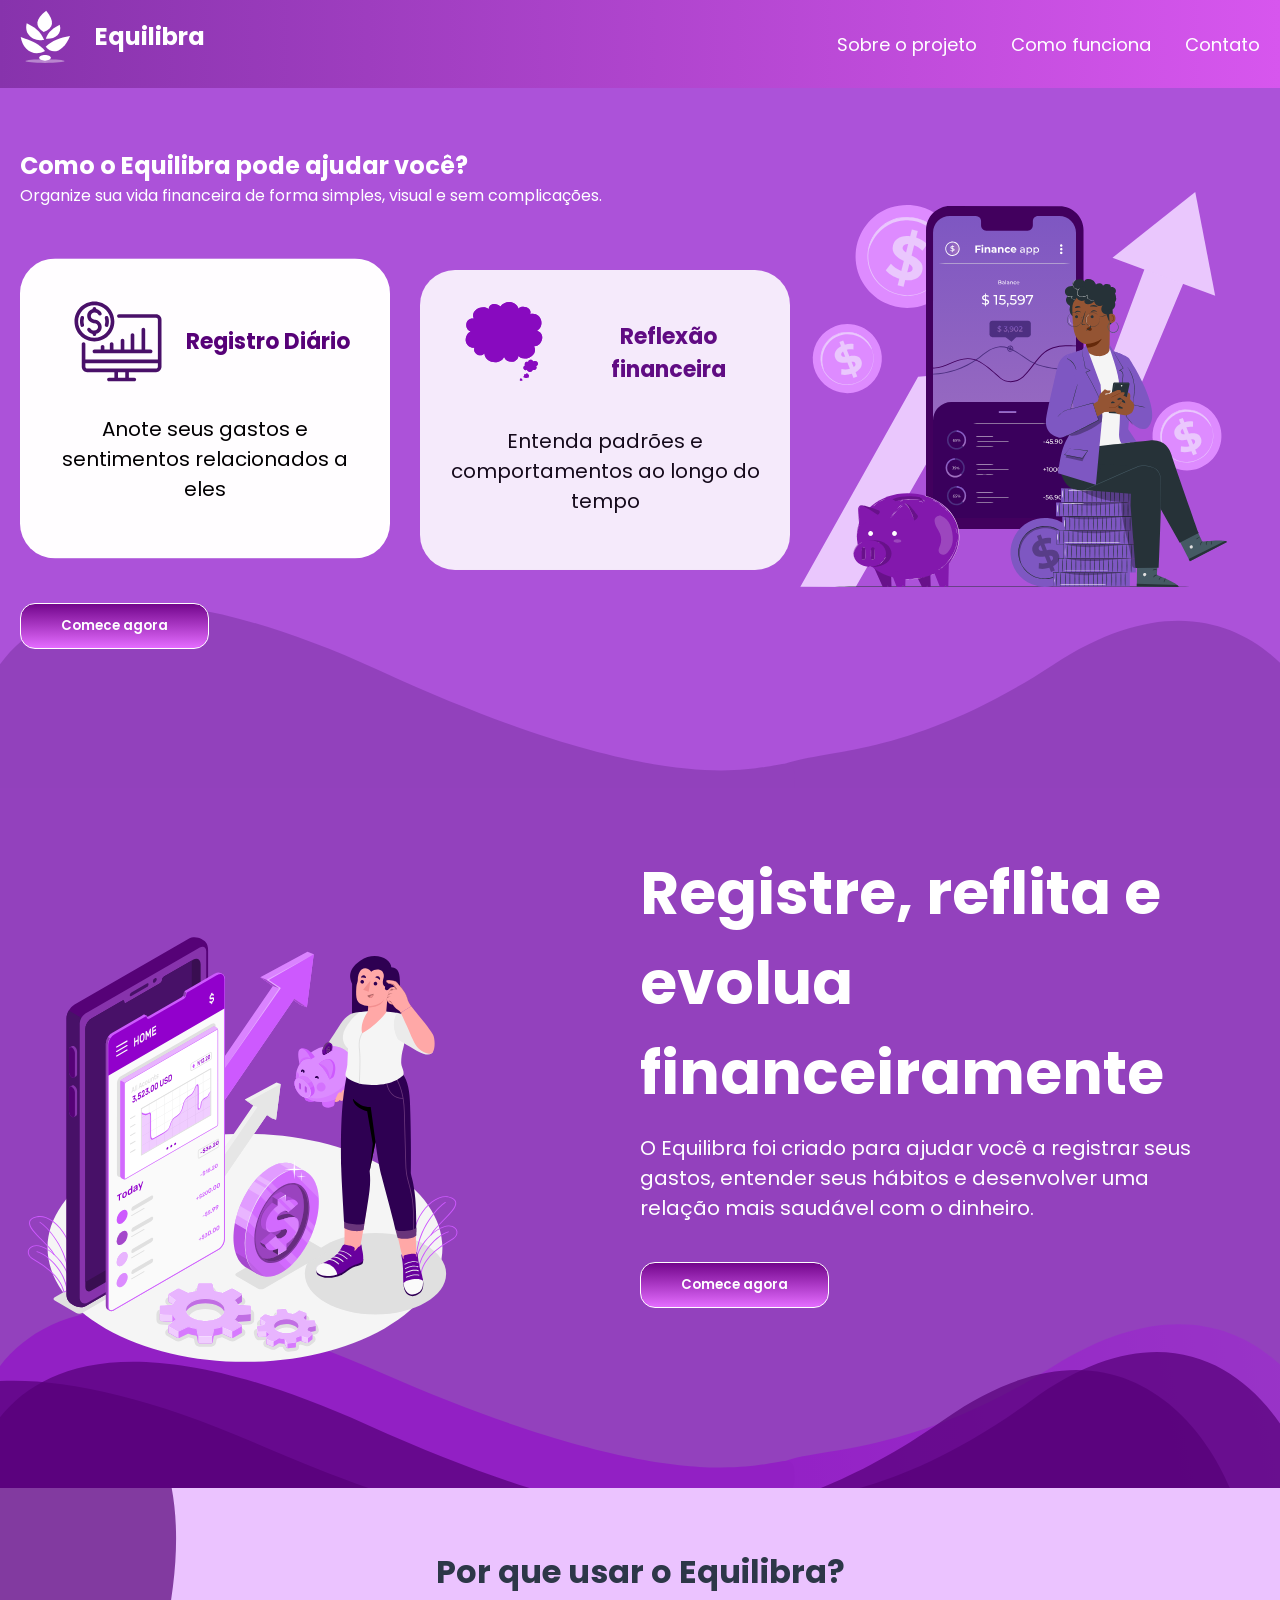
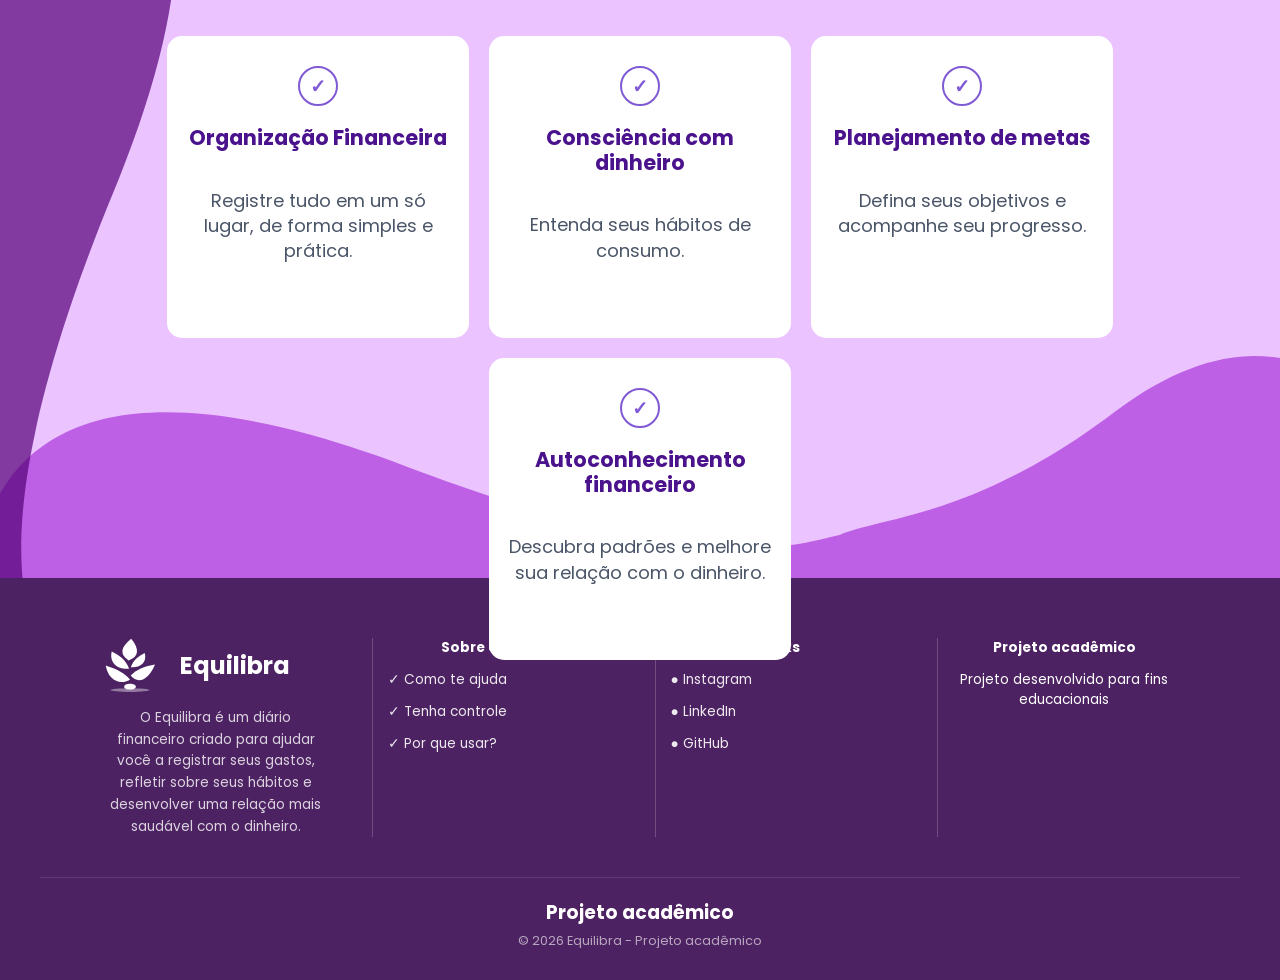
==== index.html @ 1da983f3 "refactor landing page" ====
<!doctype html>
<html lang="pt-br">
  <head>
    <meta charset="UTF-8" />
    <meta name="viewport" content="width=device-width, initial-scale=1.0" />
    <title>Equilibra</title>
    <link
      href="https://fonts.googleapis.com/css2?family=Poppins:wght@300;400;600;700&display=swap"
      rel="stylesheet"
    />
    <script src="https://cdnjs.cloudflare.com/ajax/libs/gsap/3.12.2/gsap.min.js"></script>
    <link rel="stylesheet" href="./css/ld-style.css" />
  </head>

  <body>
    <header class="header">
      <div class="header-conteiner">
        <div class="logo">
          <img src="./img/icons/icon-logo.svg" alt="Logo" />
          <h1 class="texto-logo">Equilibra</h1>
        </div>
        <nav class="nav">
          <a href="./pages/home.html">Sobre o projeto</a>
          <a href="#">Como funciona</a>
          <a href="#">Contato</a>
        </nav>
      </div>
    </header>

    <div class="bg-onda">
      <section class="conteiner-principal">
        <div class="textos-topo">
          <h2 class="titulo">Como o Equilibra pode ajudar você?</h2>
          <p class="paragrafo">
            Organize sua vida financeira de forma simples, visual e sem
            complicações.
          </p>
        </div>

        <div class="conteudo-flex">
          <div class="quadros">
            <div class="coluna-bloco">
              <div class="quadro-esquerdo">
                <div class="titulo-quadro">
                  <img src="./img/icons/Icon-quadro-esquerdo.svg" alt="" />
                  <h3>Registro Diário</h3>
                </div>
                <p>Anote seus gastos e sentimentos relacionados a eles</p>
              </div>
              <a href="./pages/Login.html"
                ><button class="botao">Comece agora</button></a
              >
            </div>

            <div class="quadro-direito">
              <div class="titulo-quadro">
                <img src="./img/icons/Icon-quadro-direito.svg" alt="" />
                <h3>Reflexão financeira</h3>
              </div>
              <p>Entenda padrões e comportamentos ao longo do tempo</p>
            </div>
          </div>

          <img src="img/img-finance.svg" alt="Finance" class="imagem" />
        </div>
      </section>
    </div>

    <div class="bg-onda2">
      <section class="conteiner-parte2">
        <img
          src="./img/img-finance-parte2.svg"
          alt=""
          class="img-finance-parte2"
        />
        <div class="conteudo-esquerda">
          <h2>Registre, reflita e evolua<br />financeiramente</h2>
          <p>
            O Equilibra foi criado para ajudar você a registrar seus<br />
            gastos, entender seus hábitos e desenvolver uma<br />
            relação mais saudável com o dinheiro.
          </p>
          <a href="./pages/Login.html"
            ><button class="botao">Comece agora</button></a
          >
        </div>
      </section>
    </div>

    <div class="bg-onda3">
      <section class="container-pt3">
        <h2>Por que usar o Equilibra?</h2>

        <div class="cards-wrapper">
          <div class="card">
            <div class="icon-check">✓</div>
            <h3>Organização Financeira</h3>
            <p>Registre tudo em um só lugar, de forma simples e prática.</p>
          </div>

          <div class="card">
            <div class="icon-check">✓</div>
            <h3>Consciência com dinheiro</h3>
            <p>Entenda seus hábitos de consumo.</p>
          </div>

          <div class="card">
            <div class="icon-check">✓</div>
            <h3>Planejamento de metas</h3>
            <p>Defina seus objetivos e acompanhe seu progresso.</p>
          </div>

          <div class="card">
            <div class="icon-check">✓</div>
            <h3>Autoconhecimento financeiro</h3>
            <p>Descubra padrões e melhore sua relação com o dinheiro.</p>
          </div>
        </div>
      </section>
    </div>

    <section class="footer-container">
      <footer>
        <div class="footer-grid">
          <div class="footer-col brand-info">
            <span class="logo">
              <img src="img/icons/icon-logo.svg" alt="logo" /> Equilibra</span
            >
            <p class="brand-description">
              O Equilibra é um diário financeiro criado para ajudar você a
              registrar seus gastos, refletir sobre seus hábitos e desenvolver
              uma relação mais saudável com o dinheiro.
            </p>
          </div>

          <div class="footer-col">
            <h4>Sobre o projeto</h4>
            <ul>
              <li>✓ Como te ajuda</li>
              <li>✓ Tenha controle</li>
              <li>✓ Por que usar?</li>
            </ul>
          </div>

          <div class="footer-col">
            <h4>Links</h4>
            <ul>
              <li><a href="#">● Instagram </a></li>
              <li><a href="#">● LinkedIn </a></li>
              <li>
                <a href="https://github.com/daniel-prlima/Equilibra.git"
                  >● GitHub
                </a>
              </li>
            </ul>
          </div>

          <div class="footer-col">
            <h4>Projeto acadêmico</h4>
            <p>Projeto desenvolvido para fins educacionais</p>
          </div>
        </div>

        <div class="footer-bottom">
          <h3>Projeto acadêmico</h3>
          <p>© 2026 Equilibra - Projeto acadêmico</p>
        </div>
      </footer>
    </section>

    <script src="./js/animacao.js"></script>
  </body>
</html>
---- css/ld-style.css ----
/* --- Reset --- */
* {
    margin: 0;
    padding: 0;
    box-sizing: border-box;
    text-decoration: none;
    font-family: 'Poppins', sans-serif;
}

body {
    /* background: linear-gradient(to bottom, #e46cff, #73068c); */
    background-color: #AC52D9;
    background-repeat: no-repeat;
    /* min-height: 100vh; */
}



/* --- Header --- */
.header {
    background: linear-gradient(to right, #8733ac, #d756ee);
    width: 100%;
}

.header-conteiner {
    display: flex;
    justify-content: space-between;
    align-items: center;
    margin: auto;
    max-width: 1700px;
    padding: 10px 20px;
}

.logo {
    display: flex;
    align-items: center;
}

.logo img {
    width: 50px;
    margin-right: 15px;
}

.texto-logo {
    font-size: 24px;
    color: white;
}

.nav a {
    font-size: 18px;
    color: white;
    margin-left: 30px;
    transition: 0.3s;
}

.nav a:hover {
    color: #560277;
}


/* --- Layout Principal --- */
.bg-onda {
    background-image: url("../img/bg/bg-section1.svg");
    background-repeat: no-repeat;
    background-position: bottom;
    background-size: contain;
}

.conteiner-principal {
    max-width: 1700px;
    height: 700px;
    padding: 60px 20px;
    display: flex;
    margin: auto;
    flex-direction: column;
}

.textos-topo {
    color: white;
}


.conteudo-flex {
    display: flex;
    justify-content: space-between;
    align-items: center;

}

.quadros {
    display: flex;
    gap: 30px;
    margin-top: 50px;
    font-size: 20px;
}

.coluna-bloco {
    display: flex;
    flex-direction: column;
    gap: 20px;
}

.quadro-direito,
.quadro-esquerdo {
    background-color: white;
    height: 300px;
    width: 370px;
    border-radius: 35px;
    padding: 25px;
    display: flex;
    flex-direction: column;
    align-items: center;
    text-align: center;
}

.titulo-quadro {
    display: flex;
    align-items: center;
    gap: 10px;
    margin-bottom: 15px;
}

.titulo-quadro h3 {
    color: #560277;
    font-size: 22px;
}


.imagem {
    width: 450px;
    height: auto;
    margin-right: 200px;
    margin-top: -100px;
}

.botao {
    background: linear-gradient(#73068c, #e46cff);
    border-radius: 15px;
    border: solid 1px white;
    padding: 12px 40px;
    margin-top: 25px;
    color: white;
    cursor: pointer;
    font-weight: 600;
    align-self: flex-start;
    transition: all 0.3s ease;
}

.botao:hover {
    transform: scale(1.1);
    box-shadow: 0 5px 15px rgba(0, 0, 0, 0.3);
}

 /*==========================================================================
                                    section 2
  ==========================================================================*/

  .bg-onda2{
    background-image: url("../img/bg/bg-section2.svg");
    background-color: #9341BD;
    background-repeat: no-repeat;
    background-position: bottom;
    background-size: contain;
}
.conteiner-parte2{
    max-width: 1700px;
    height: 700px;
    padding: 60px 20px;
    display: flex;
    margin: auto;
    flex-direction: row;   
    justify-content: space-evenly;
}
.conteudo-esquerda{
    height: 460px;
    display: flex;
    flex-direction: column;
    justify-content: space-between;
    margin-top: 0px;
    width: 50%;
    color: white;
}
.conteiner-parte2 h2{
    font-size: 60px;
}
.conteiner-parte2 p{
    font-size: 20px;
}
.img-finance-parte2{
    height: 450px;
    margin: auto auto auto 0;
}


.bg-onda3{
    background-color: #EBC3FF;
    background-image: url("../img/bg/bg-section3.svg");
    background-repeat: no-repeat;
    background-position: bottom;
    background-size: cover;
}

 /*==========================================================================
                                    section 3
  ==========================================================================*/

.container-pt3 {
    display: flex;
    /* Transforma o elemento em um container flexível. */
    flex-direction: column;
    margin: auto;
    padding: 60px 20px;    
    text-align: center;
    /* alinha todo o conteúdo interno */
    max-width: 1700px;
    /*  define um "limite de crescimento". */
   height: 700px;

}

.container-pt3 h2 {
    color: #2D3748;
    /* cor do texto. */
    margin-bottom: 40px;
    /* cria um espaço de 40 pixels abaixo do texto. */
    font-size: 2rem;
    /* Defin e um tamanho de fonte. */
}


.cards-wrapper {
    display: flex;
    /* Transforma o elemento em um container flexível. */
    flex-wrap: wrap;
    /* Se não houver espaço suficiente para um item caber na linha atual, jogue  para a próxima linha. */
    gap: 20px;
    /*  cria um espaçamento uniforme de 20 pixels entre todos os itens */
    justify-content: center;
    /* alinha o conteúdo horizontalmente no centro */
}

/* Estilo do Card Individual */
.card {

    background: white;
    /* cor do fundo */
    padding: 30px 20px;
    /*  define o espaçamento interno */
    border-radius: 15px;
    /* arredonda os quatro cantos do elemento. */
    width: 302px;
    height: 302px;
    /* Largura /*  
    box-shadow: 0 10px 15px rgba(0, 0, 0, 0.1); /*  sombra suave */
    display: flex;
    /* transforma o elemento em um container flexível. */
    flex-direction: column;
    /* empilha um em cima do outro */
    align-items: center;
    /* elemento centralizado em relação à largura do container.*/
    transition: transform 0.3s ease;
    /*  o navegador deve animar mudanças de escala, rotação ou posição. */
}

.card:hover {
    transform: translateY(-5px);
    /*  "flutue" para uma nova posição sem empurrar os vizinhos. */
}

/* Ícone de Check */
.icon-check {
    width: 40px;
    /* largura */  
    height: 40px;
    border: 2px solid #805AD5;
    border-radius: 50%; /* arredonda os quatro cantos do elemento. */
    display: flex;
    /* transforma o elemento em um container flexível. */
    align-items: center;
    /* elemento centralizado em relação à largura do container.*/
    justify-content: center;
    /* alinha o conteúdo horizontalmente no centro */
    margin-bottom: 20px;
    /*  Cria uma separação de 20 pixels abaixo do texto. */
    color: #805AD5;
    /*  cor do texto */
    font-weight: bold;
    /* fonte em negrito */
    font-size: 1.2rem;
    /* tamanho de fonte */
}

.card h3 {
    color: #4A128C;
    /*  cor do texto */
    font-size: 1.3rem;
    /* tamanho de fonte */
    margin-bottom: 10px;
    /* cria um espaço de 10 pixels abaixo do texto. */
    line-height: 1.2;
    /* define o espaço entre as linhas do próprio texto. */
}

.card p {
    color: #4A5568;
    /*  cor do texto */
    font-size: 18px;
    /* tamanho de fonte */
    line-height: 1.4;
    margin-top: 10%;
    /* define o espaço entre as linhas do próprio texto. */
}


 /*==========================================================================
                                    footer
  ==========================================================================*/

.footer-container{
    background-color: #4D2262; /* cor de fundo */
}

footer {
    
    color: var(--white); /*  cor do texto */
    padding: 60px 40px 30px;   /* espaço interno entre o conteúdo e a borda. */
    border-radius: 0 0 30px 30px; /* arredonda os cantos. */
    margin-top: -10px; /* Sobreposição leve para remover frestas */
}

    /* Logo com o texto*/
.footer-grid {
    display: flex; /* transforma o elemento em um container flexível. */
    justify-content: space-between; /* distribui os itens de forma que o primeiro encoste na borda esquerda e o último na borda direita, criando um espaço igual entre eles. */
    flex-wrap: wrap; /* permite que, se não houver mais espaço na largura da tela, os itens "quebrem" para a linha de baixo */
    gap: 30px; /* Espaçamento entre o ícone e o texto */
    max-width: 1100px; /* define uma "largura máxima". Isso impede que o seu conteúdo estique demais em monitores muito grandes */
    margin: 0 auto; /* centralizar o container na tela. */
}

.footer-col {
    flex: 1;
    min-width: 200px; /* define uma largura mínima obrigatória.*/
    padding: 0 15px; /* cria um espaçamento interno apenas nas laterais.*/
}

/* Linhas divisórias verticais */
.footer-col:not(:first-child) {
    border-left: 1px solid rgba(255,255,255,0.2);
}

/* Titulos das divisoes*/
.footer-col h4 { 
    margin-bottom: 20px; /*  define um espaçamento externo inferior de 20 pixels.*/
    font-size: 0.85rem; /* tamanho de fonte menor que o padrão */
    margin-bottom: 12px;  /* uma margem menor, geralmente usada para separar itens de uma lista ou um subtítulo do conteúdo principal. */
    display: flex; /* transforma o elemento em um container flexível. */
    align-items: center; /* alinha o conteúdo verticalmente no centro */
    gap: 30px;  /* Espaçamento entre o ícone e o texto */
    color: white; /*  cor do texto */
    justify-content: center;

}

/* Frase: Projeto desenvolvido para fins educacionais */
.footer-col p {
    text-align: center; /*  distribui o texto a partir do centro do container. */
    font-size: 0.85rem; /*  tamanho de fonte */
    color: white; /* cor do texto */
    
}

.footer-col a { 
        color: white; /*  cor do texto */
}

.footer-col ul {
    list-style: none;
}

.footer-col li {
    font-size: 0.85rem; /*  tamanho de fonte */
    margin-bottom: 12px;  /*  define um espaçamento externo inferior de 12 pixels.*/
    display: flex; /* transforma o elemento em um container flexível. */
    align-items: center; /* alinha o conteúdo verticalmente no centro  */
    gap: 10px; /* Espaçamento entre o ícone e o texto */
    opacity: 0.9; /*  nível de opacidade de todo o elemento */
    color: white; /*  cor do texto */
}

/* Estilo da Logo */
.brand-info { 
text-align: center; 

}

.logo { 
    font-size: 1.5rem;  /*  tamanho de fonte */
    font-weight: bold; 
    margin-bottom: 15px;  /*  define um espaçamento externo inferior de 15 pixels.*/
    display: block; 
    align-content: center;
    color: white; /*  cor do texto */
    align-items: center; /* alinha o conteúdo verticalmente no centro*/
    display: flex; /* transforma o elemento em um container flexível. */
    gap: 10px; /* Espaçamento entre o ícone e o texto */
}

.brand-description { 
    color: white; /*  cor do texto */
    font-size: 0.9rem;  /*  tamanho de fonte */
    line-height: 1.6; 
    opacity: 0.8;  /*  nível de opacidade de todo o elemento */
}

/* Rodapé de Direitos */
.footer-bottom {
    margin-top: 40px; /* sobreposição leve para remover frestas */
    padding-top: 20px; /* espaço no topo. */
    border-top: 1px solid rgba(255,255,255,0.1);
    text-align: center;
}

.footer-bottom h3 { 
    margin-bottom: 5px;  /*  define um espaçamento externo inferior de 5 pixels.*/
    color: white; /*  cor do texto */

}

/* © 2026 Equilibra - Projeto acadêmico*/
.footer-bottom p { 
    font-size: 0.8rem;  /*  tamanho de fonte */
    opacity: 0.6;  /*  nível de opacidade de todo o elemento */
    color: white; /*  cor do texto */
}


/* Responsividade */
@media (max-width: 768px) {
    .footer-col { border-left: none !important; text-align: center; }
    .footer-col li { justify-content: center; }
}
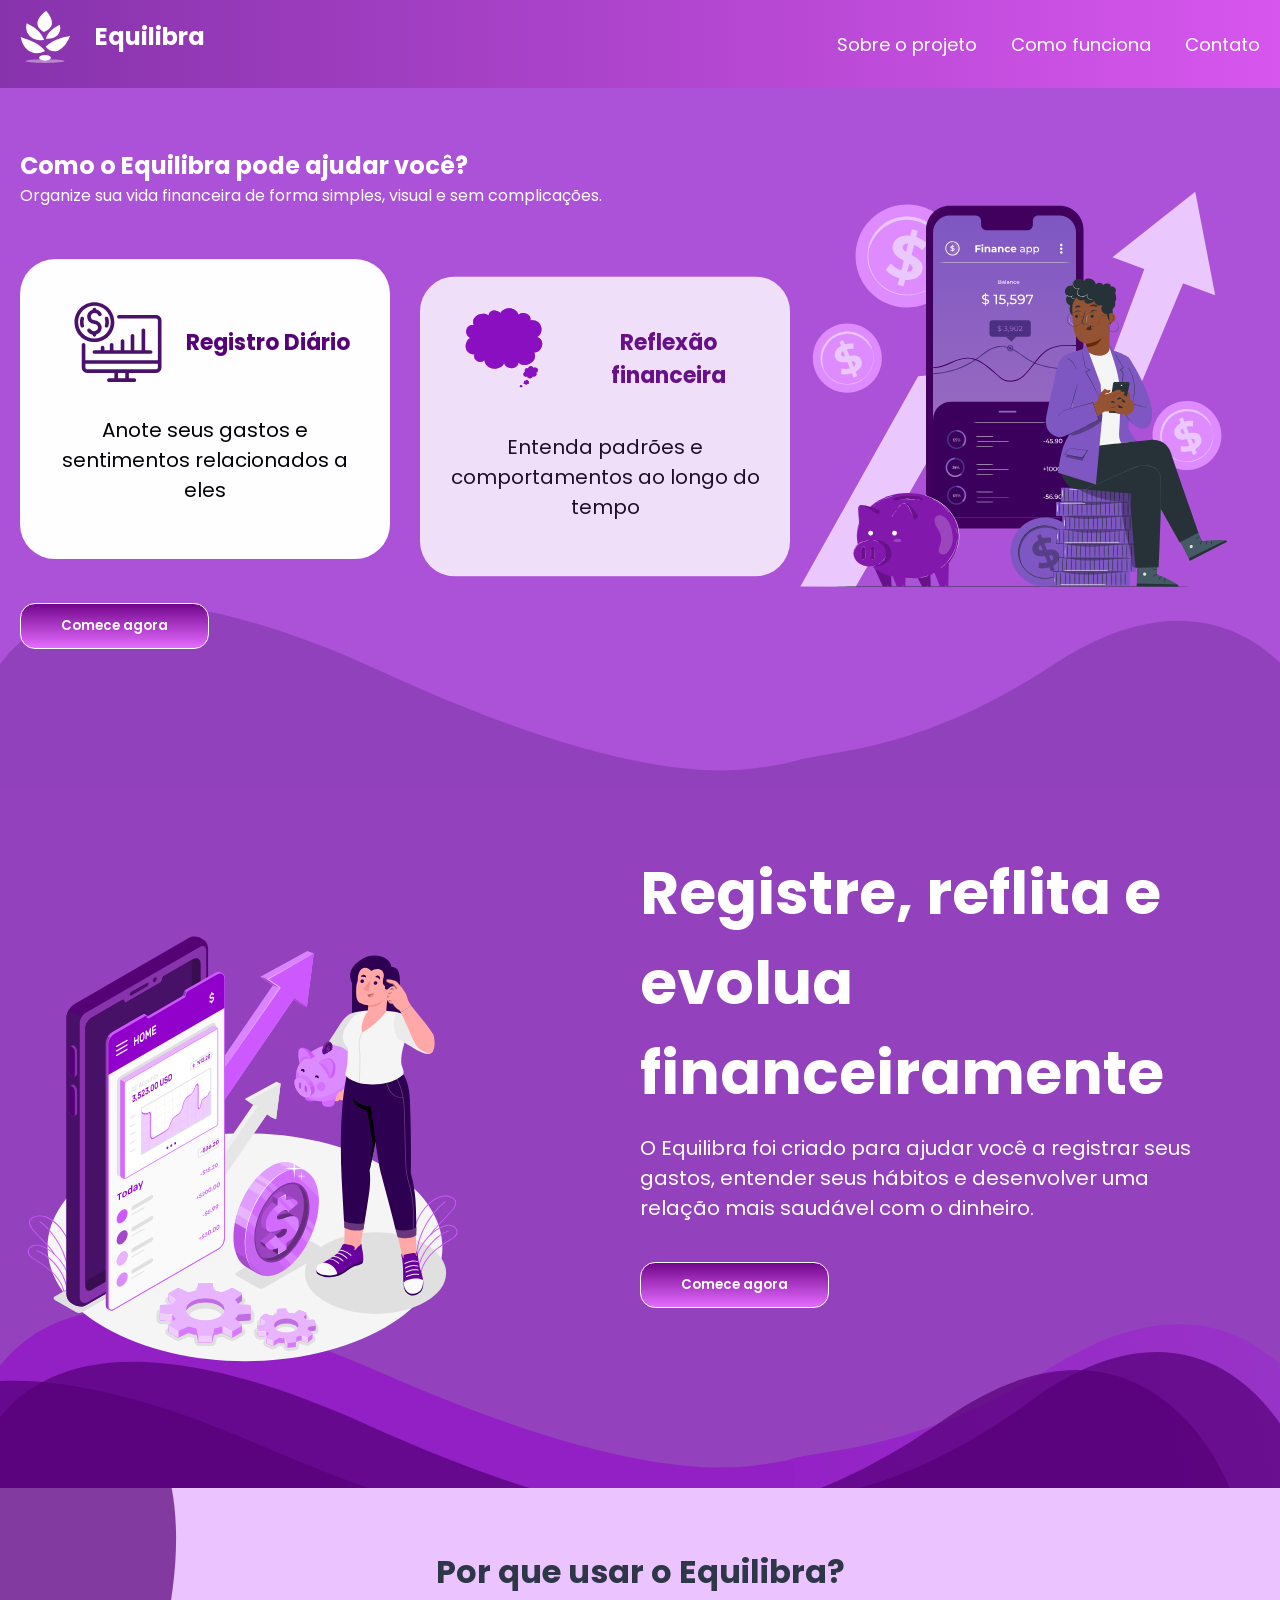
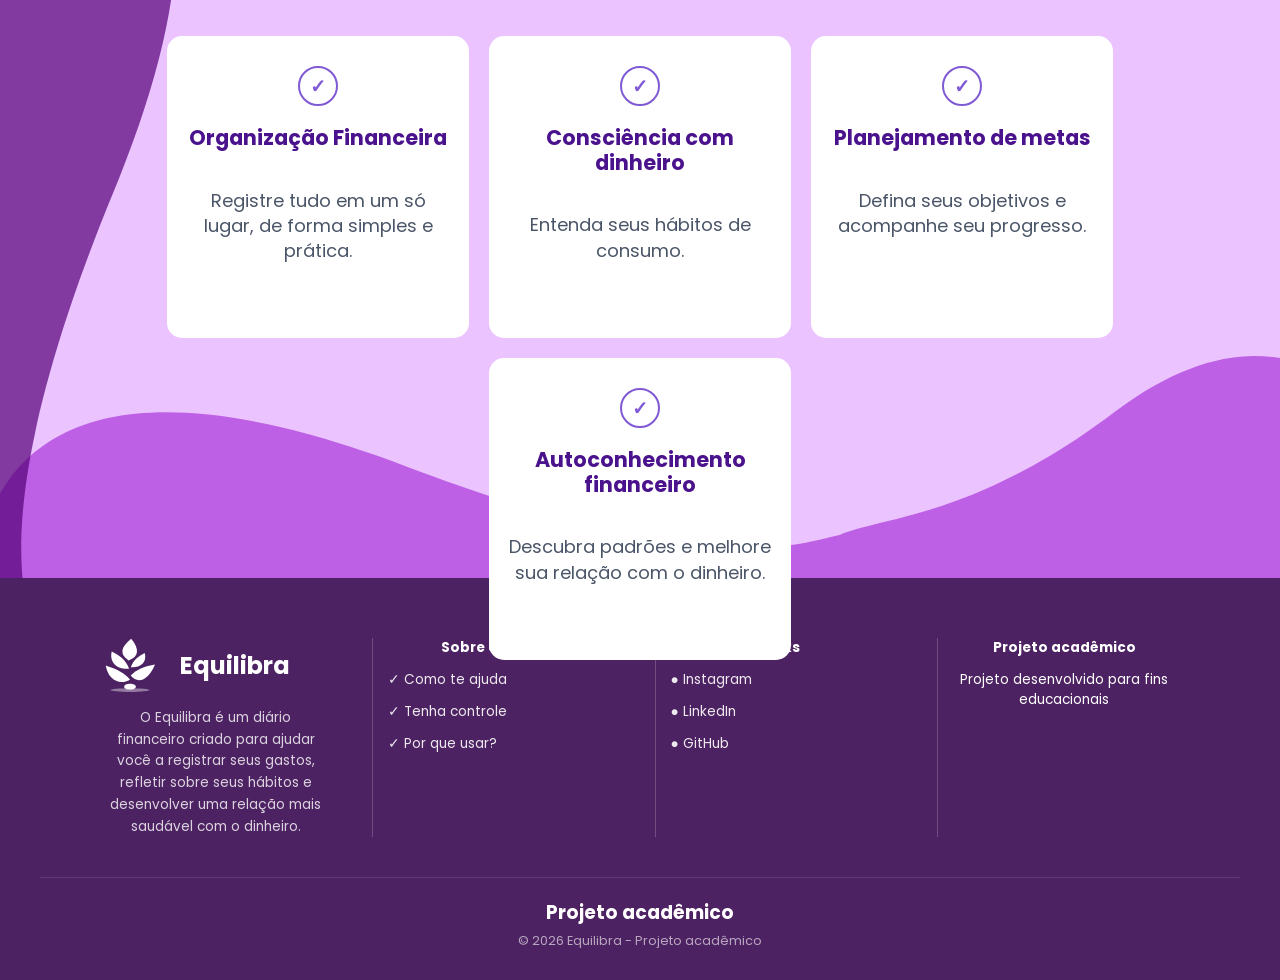
==== commit f643c537: "update names" ====
--- a/index.html
+++ b/index.html
@@ -47,7 +47,7 @@
                 </div>
                 <p>Anote seus gastos e sentimentos relacionados a eles</p>
               </div>
-              <a href="./pages/Login.html"
+              <a href="./pages/login.html"
                 ><button class="botao">Comece agora</button></a
               >
             </div>
@@ -80,7 +80,7 @@
             gastos, entender seus hábitos e desenvolver uma<br />
             relação mais saudável com o dinheiro.
           </p>
-          <a href="./pages/Login.html"
+          <a href="./pages/login.html"
             ><button class="botao">Comece agora</button></a
           >
         </div>
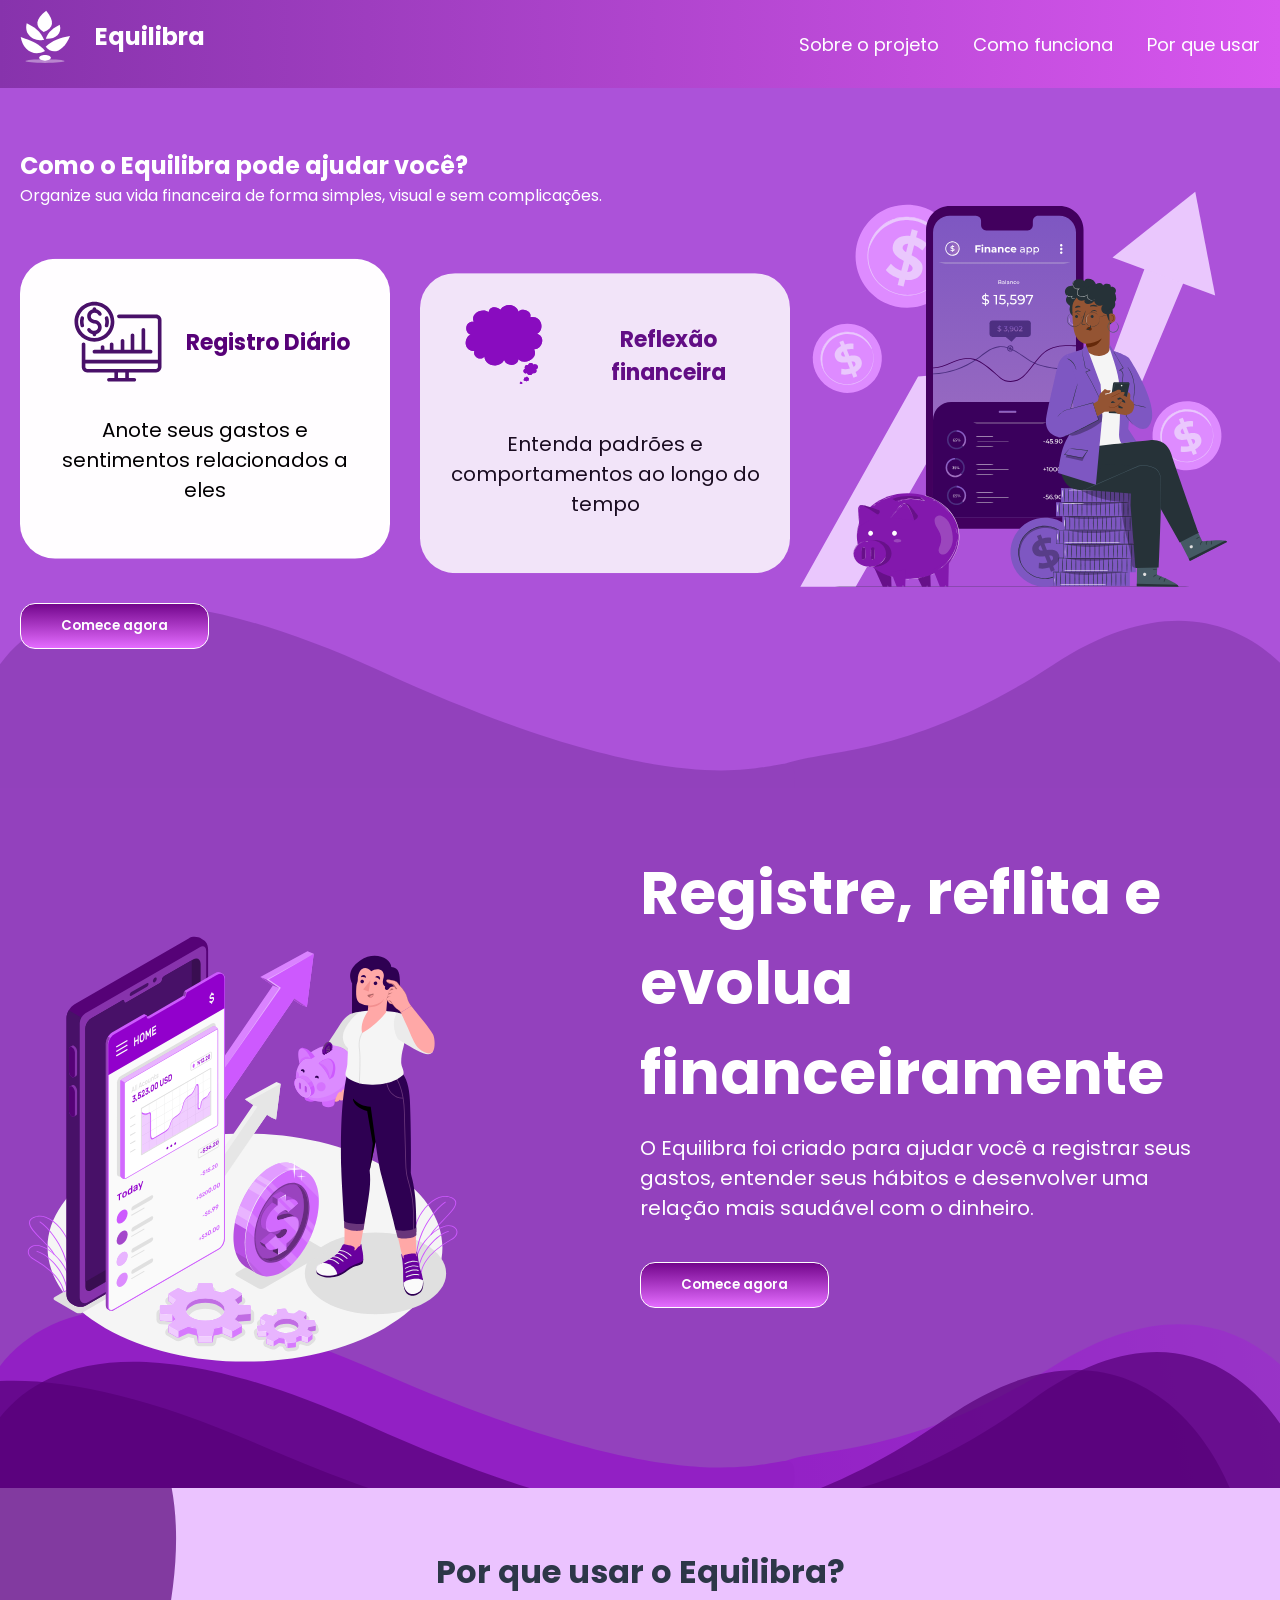
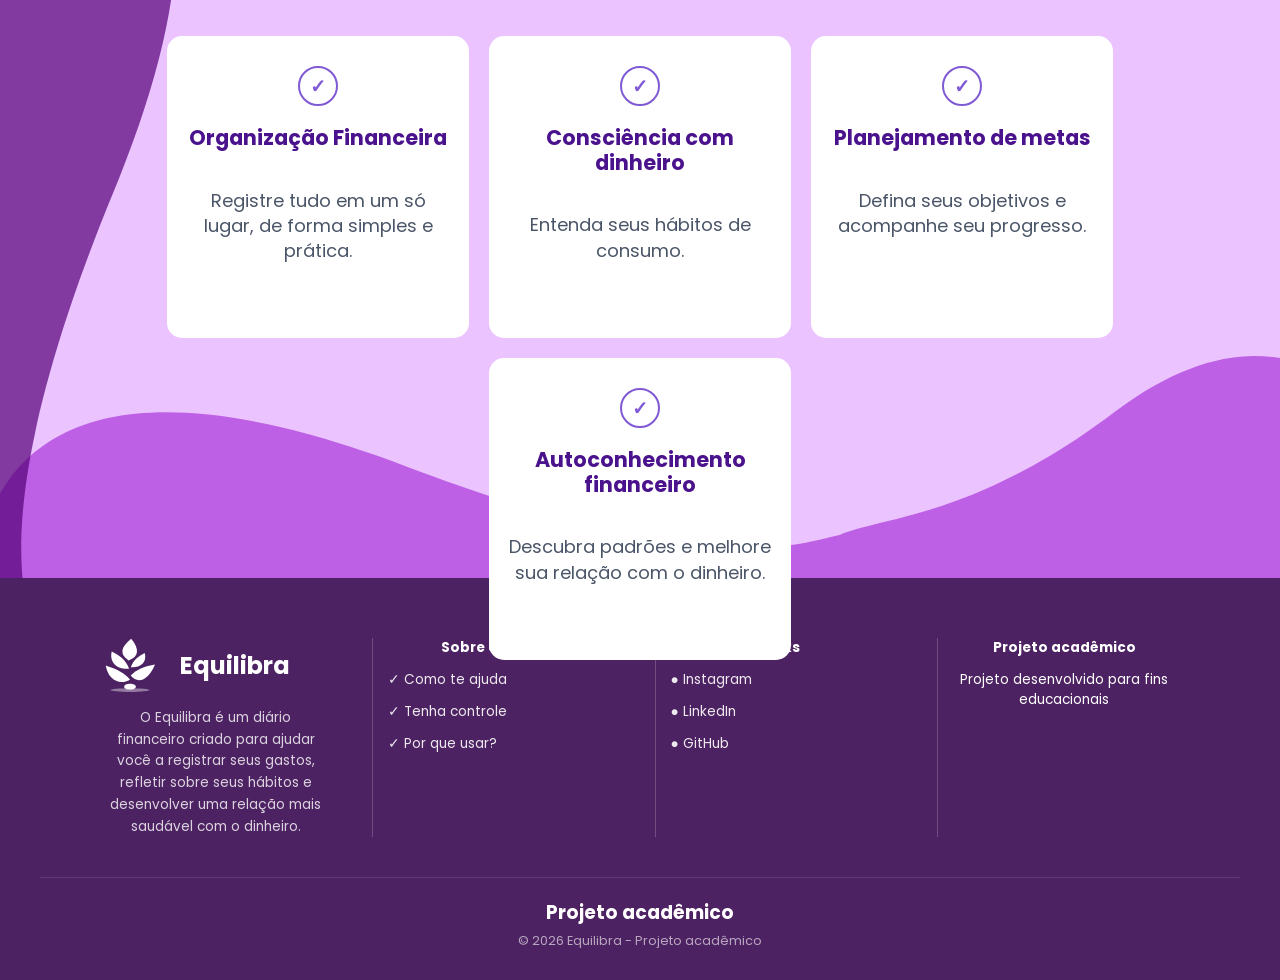
==== commit 9261eb21: "landing page smooth" ====
--- a/index.html
+++ b/index.html
@@ -20,15 +20,15 @@
           <h1 class="texto-logo">Equilibra</h1>
         </div>
         <nav class="nav">
-          <a href="./pages/home.html">Sobre o projeto</a>
-          <a href="#">Como funciona</a>
-          <a href="#">Contato</a>
+          <a href="#sobre">Sobre o projeto</a>
+          <a href="#como-funciona">Como funciona</a>
+          <a href="#porque">Por que usar</a>
         </nav>
       </div>
     </header>
 
     <div class="bg-onda">
-      <section class="conteiner-principal">
+      <section id="sobre" class="conteiner-principal">
         <div class="textos-topo">
           <h2 class="titulo">Como o Equilibra pode ajudar você?</h2>
           <p class="paragrafo">
@@ -67,7 +67,7 @@
     </div>
 
     <div class="bg-onda2">
-      <section class="conteiner-parte2">
+      <section id="como-funciona" class="conteiner-parte2">
         <img
           src="./img/img-finance-parte2.svg"
           alt=""
@@ -88,7 +88,7 @@
     </div>
 
     <div class="bg-onda3">
-      <section class="container-pt3">
+      <section id="porque" class="container-pt3">
         <h2>Por que usar o Equilibra?</h2>
 
         <div class="cards-wrapper">
--- a/css/ld-style.css
+++ b/css/ld-style.css
@@ -5,6 +5,10 @@
     box-sizing: border-box;
     text-decoration: none;
     font-family: 'Poppins', sans-serif;
+}
+
+html {
+    scroll-behavior: smooth;
 }
 
 body {
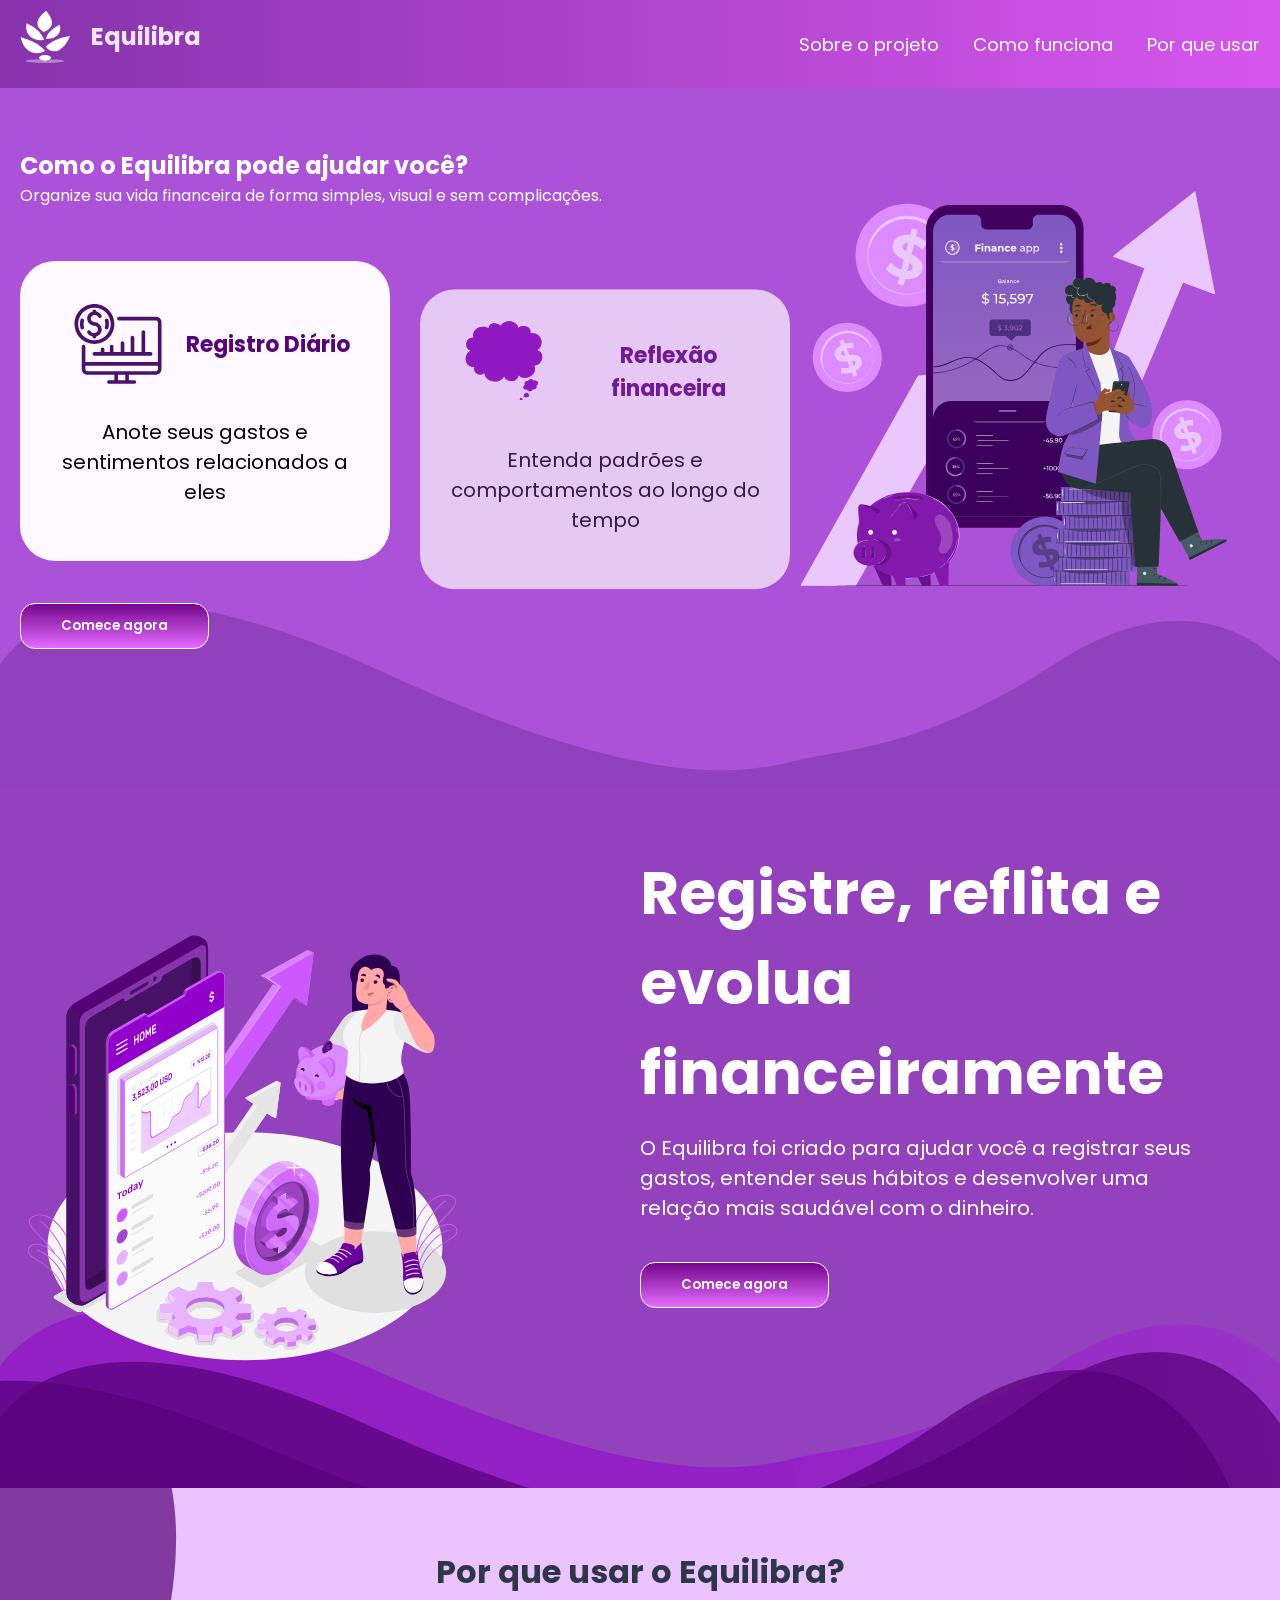
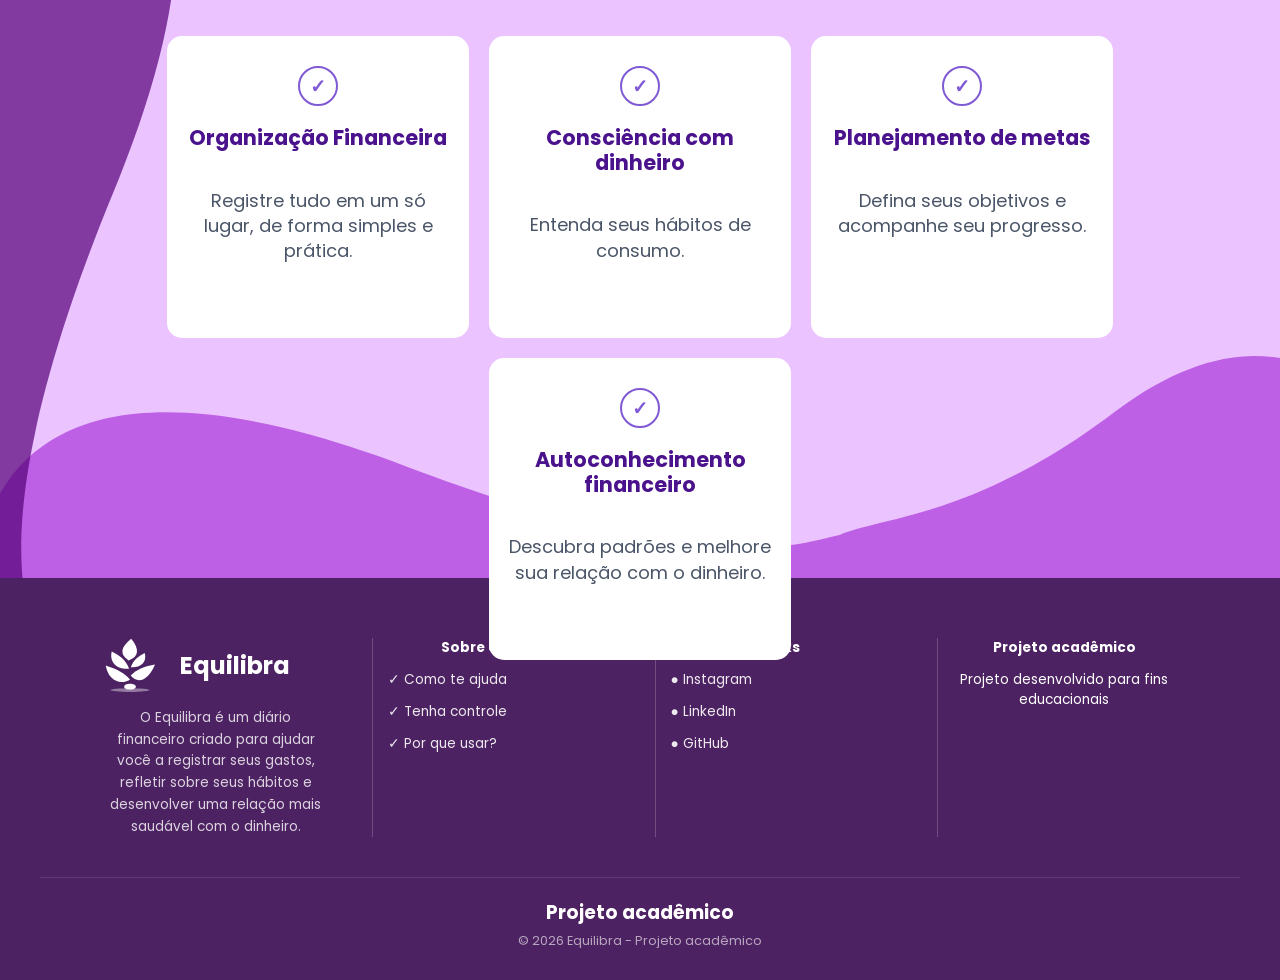
==== commit eea4e0e8: "teste redirecionamento" ====
--- a/index.html
+++ b/index.html
@@ -47,7 +47,7 @@
                 </div>
                 <p>Anote seus gastos e sentimentos relacionados a eles</p>
               </div>
-              <a href="./pages/login.html"
+              <a href="../pages/login.html"
                 ><button class="botao">Comece agora</button></a
               >
             </div>
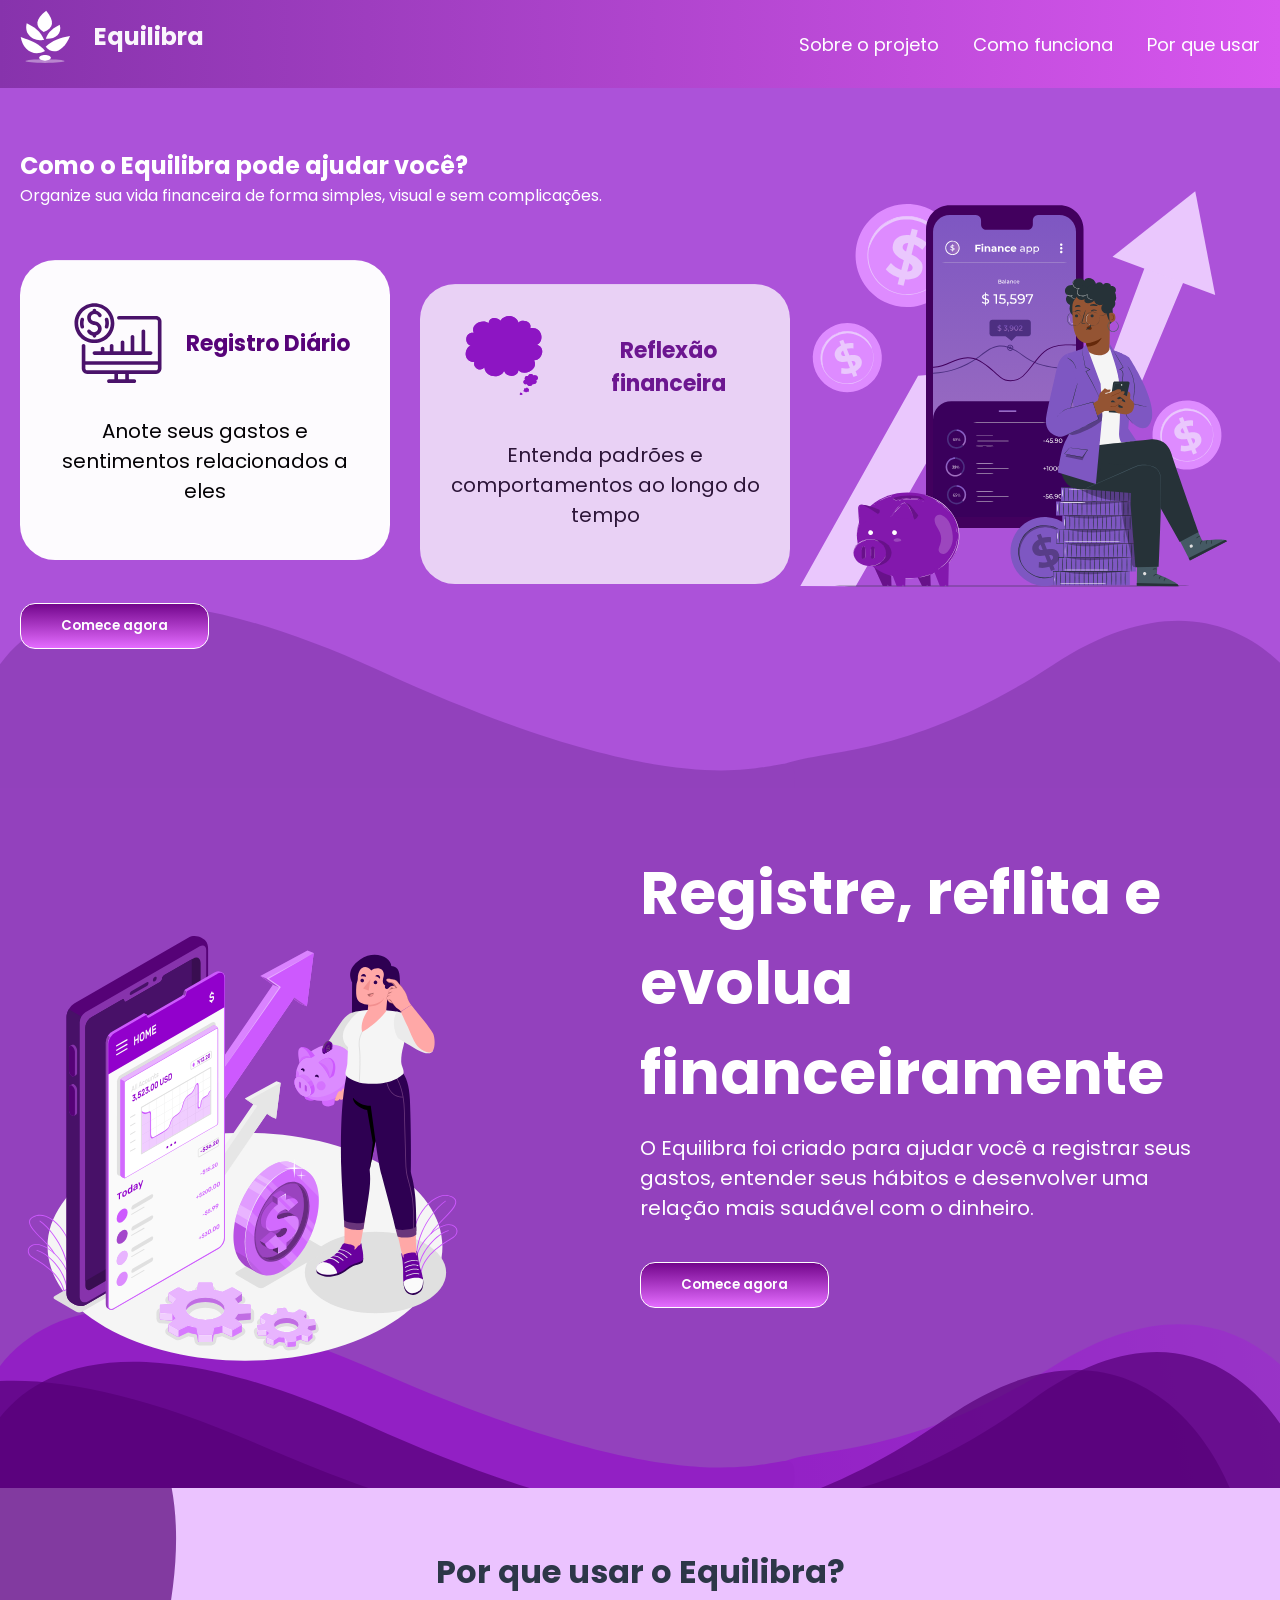
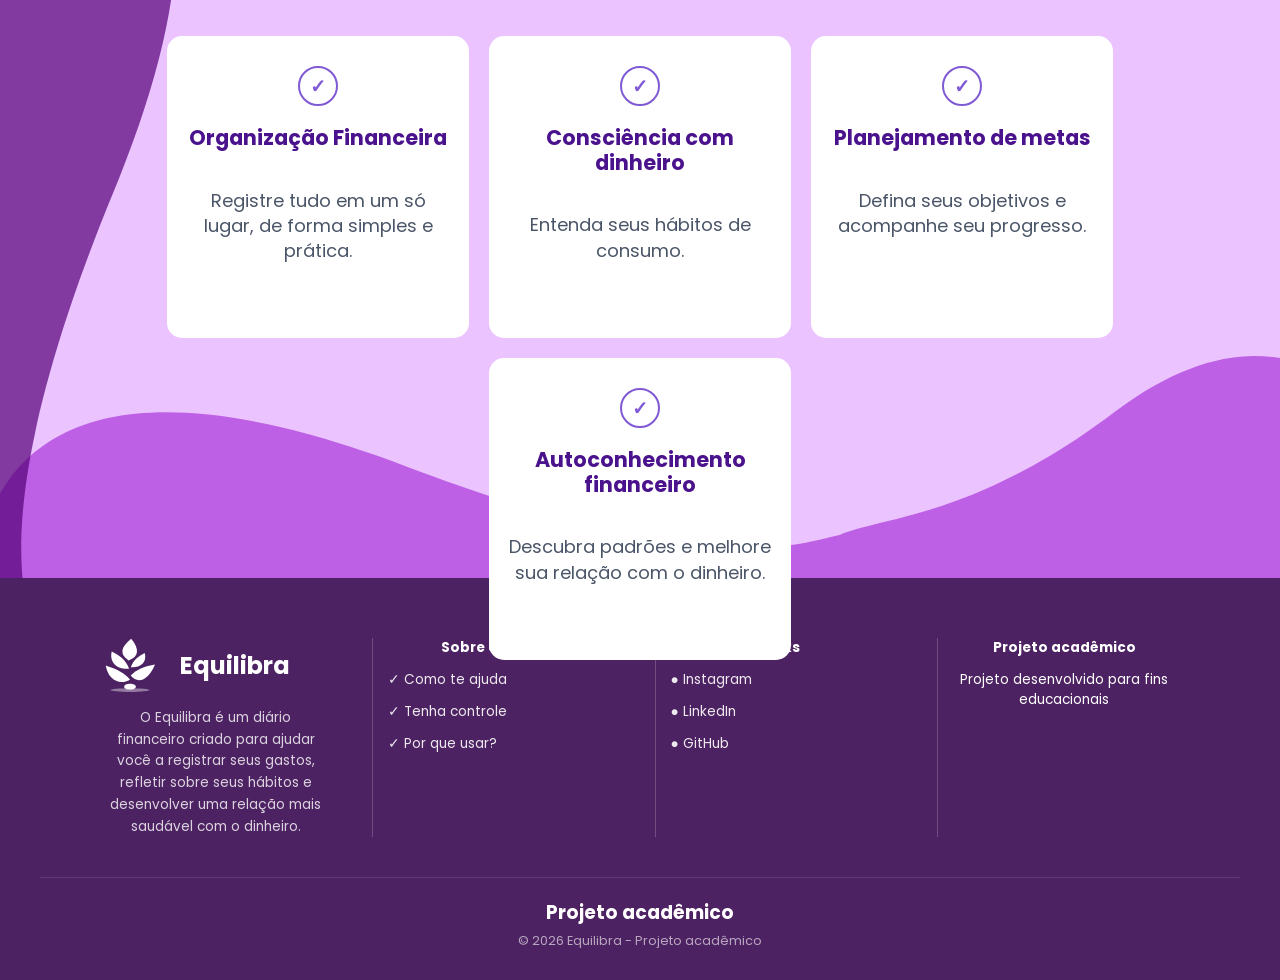
==== commit 30154e5a: "login.html" ====
--- a/index.html
+++ b/index.html
@@ -23,6 +23,7 @@
           <a href="#sobre">Sobre o projeto</a>
           <a href="#como-funciona">Como funciona</a>
           <a href="#porque">Por que usar</a>
+          
         </nav>
       </div>
     </header>
@@ -47,7 +48,7 @@
                 </div>
                 <p>Anote seus gastos e sentimentos relacionados a eles</p>
               </div>
-              <a href="../pages/login.html"
+              <a href="./pages/login.html"
                 ><button class="botao">Comece agora</button></a
               >
             </div>
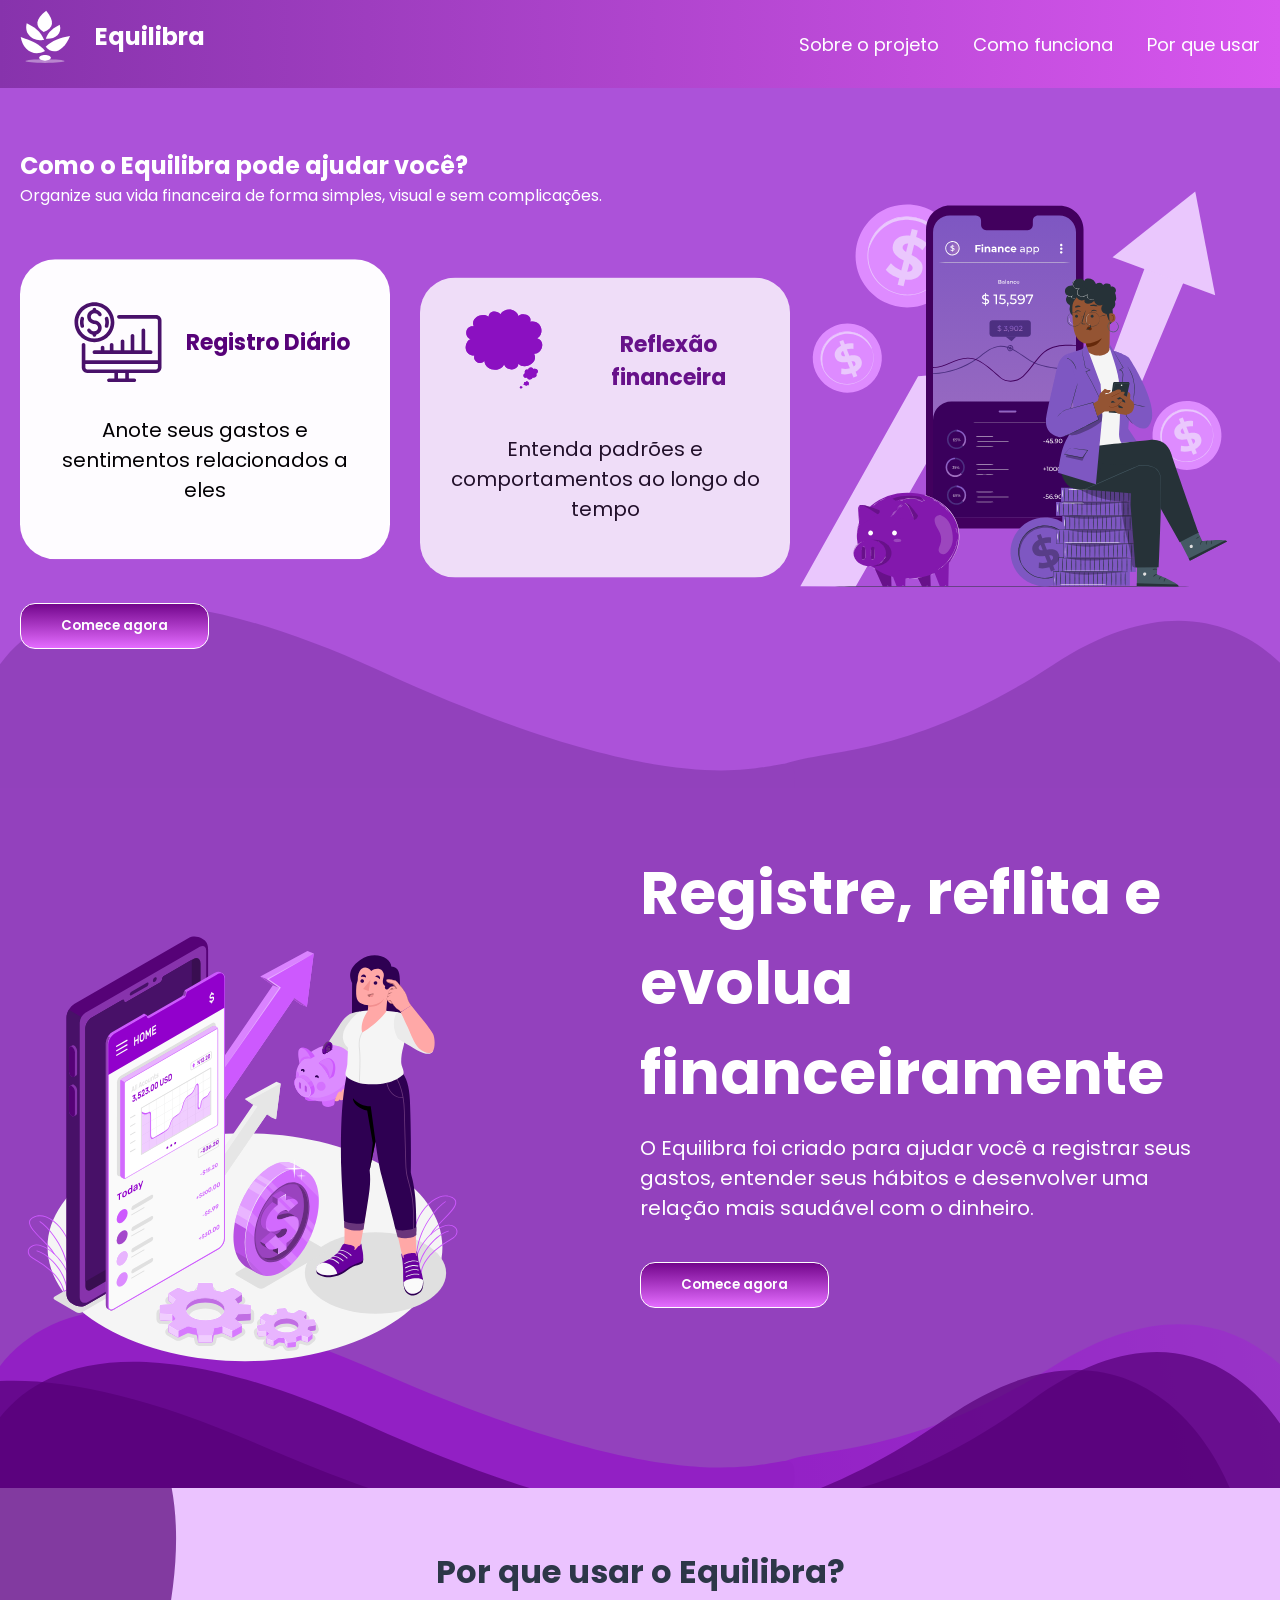
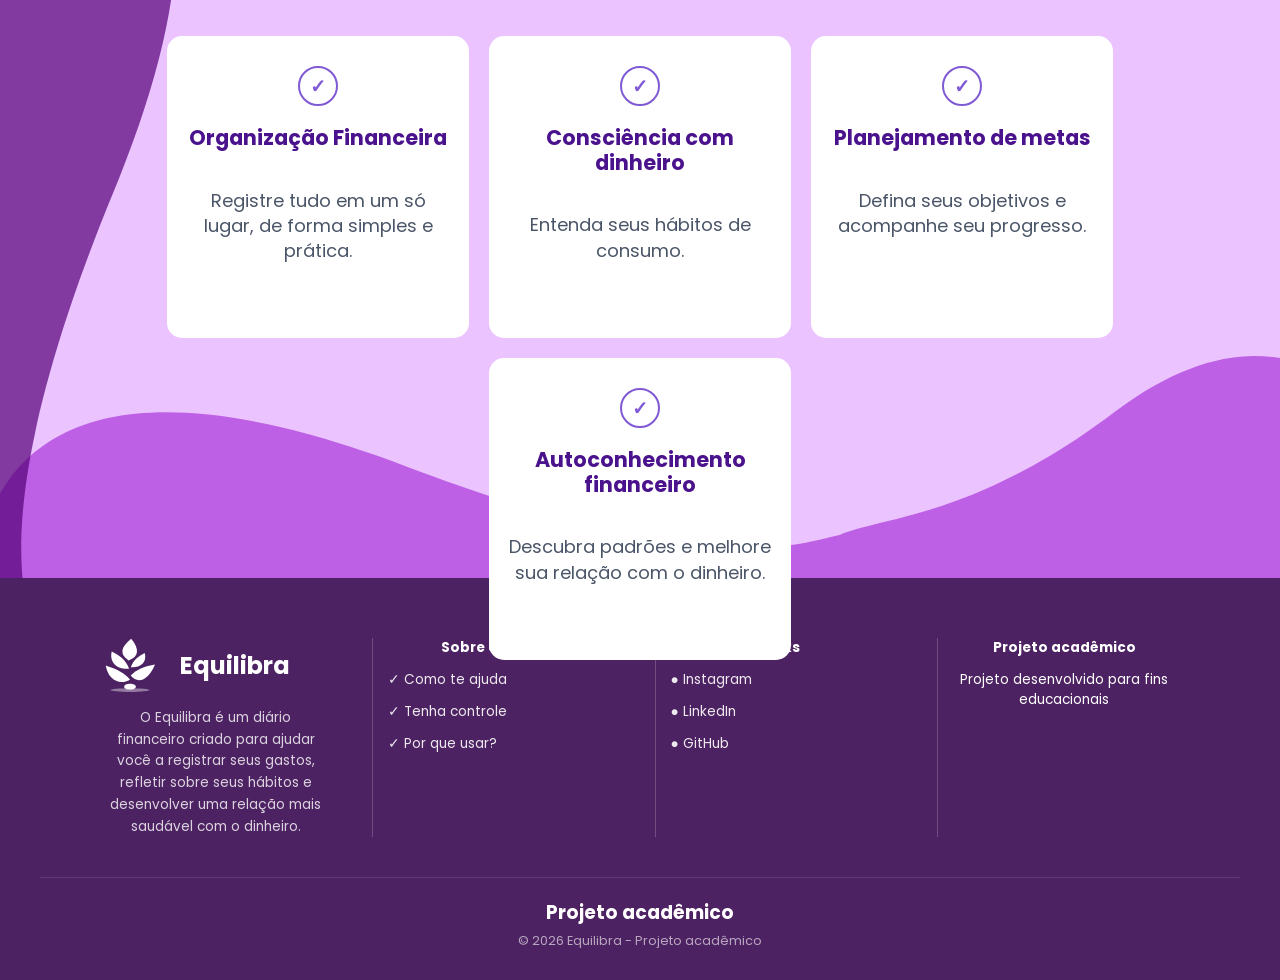
==== commit 192d3fbe: "redirecionamento pages" ====
--- a/index.html
+++ b/index.html
@@ -23,7 +23,6 @@
           <a href="#sobre">Sobre o projeto</a>
           <a href="#como-funciona">Como funciona</a>
           <a href="#porque">Por que usar</a>
-          
         </nav>
       </div>
     </header>
@@ -48,9 +47,9 @@
                 </div>
                 <p>Anote seus gastos e sentimentos relacionados a eles</p>
               </div>
-              <a href="./pages/login.html"
-                ><button class="botao">Comece agora</button></a
-              >
+              <a href="./pages/Login.html">
+                <button class="botao">Comece agora</button>
+              </a>
             </div>
 
             <div class="quadro-direito">
@@ -81,9 +80,9 @@
             gastos, entender seus hábitos e desenvolver uma<br />
             relação mais saudável com o dinheiro.
           </p>
-          <a href="./pages/login.html"
-            ><button class="botao">Comece agora</button></a
-          >
+          <a href="./pages/Login.html">
+            <button class="botao">Comece agora</button>
+          </a>
         </div>
       </section>
     </div>
@@ -171,4 +170,4 @@
 
     <script src="./js/animacao.js"></script>
   </body>
-</html>
+</html>
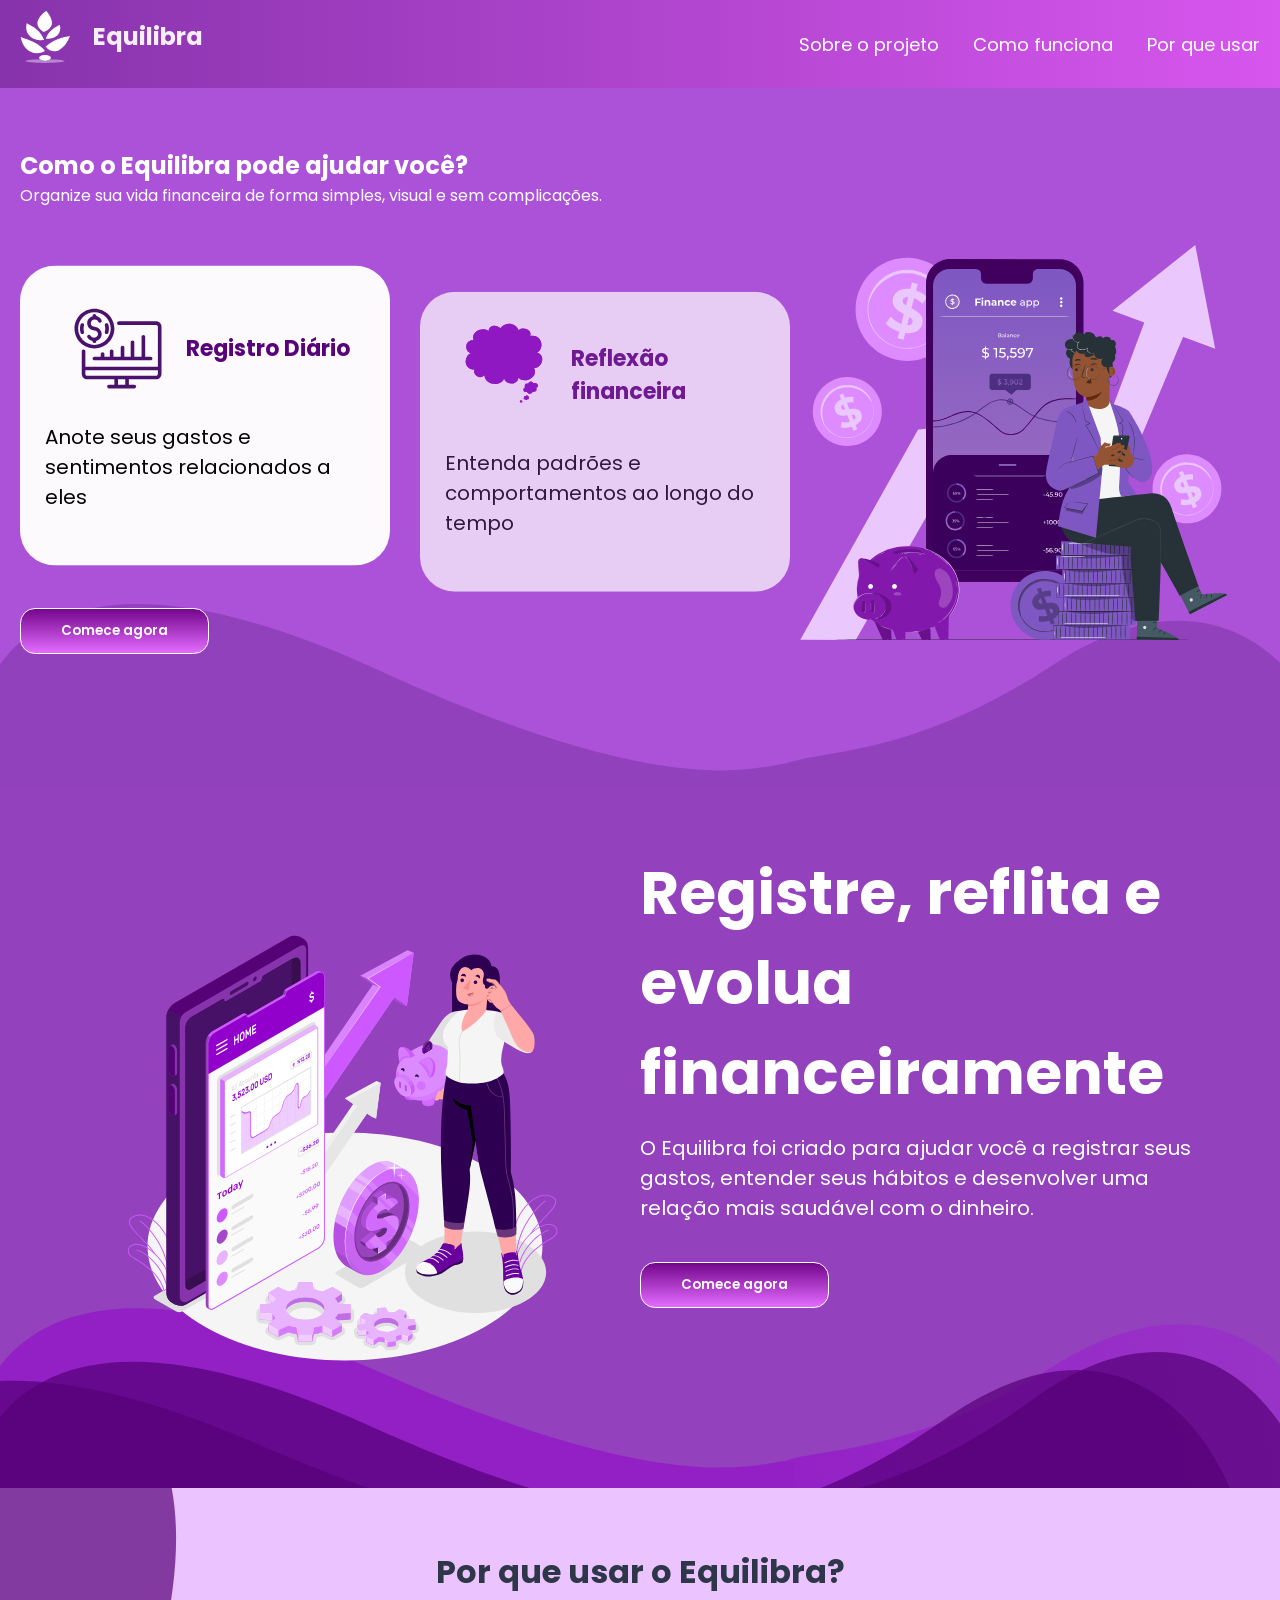
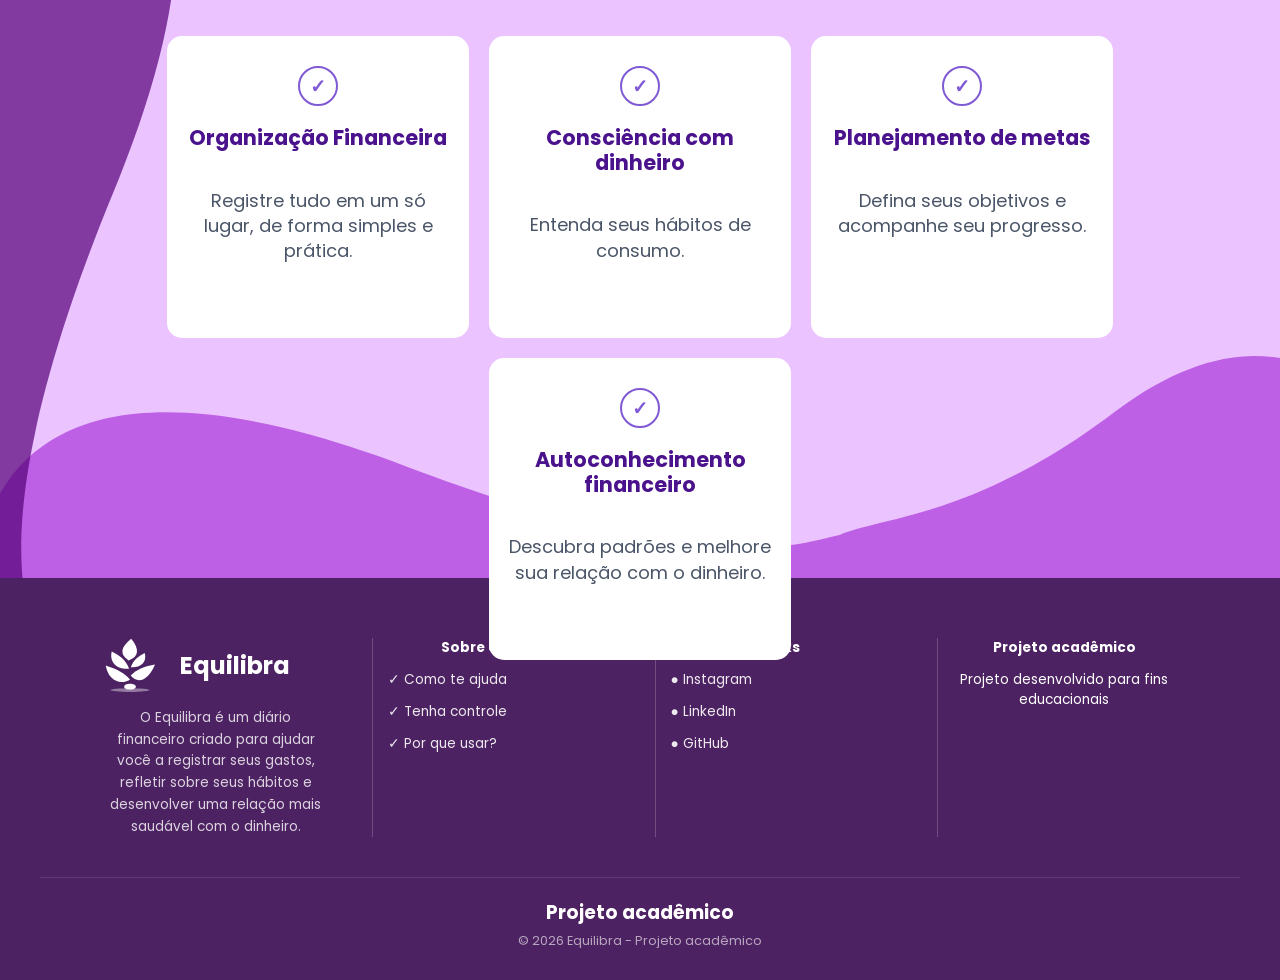
==== commit 3d08f4d2: "responsivo ld" ====
--- a/index.html
+++ b/index.html
@@ -74,7 +74,7 @@
           class="img-finance-parte2"
         />
         <div class="conteudo-esquerda">
-          <h2>Registre, reflita e evolua<br />financeiramente</h2>
+          <h2>Registre, reflita e evolua financeiramente</h2>
           <p>
             O Equilibra foi criado para ajudar você a registrar seus<br />
             gastos, entender seus hábitos e desenvolver uma<br />
--- a/css/ld-style.css
+++ b/css/ld-style.css
@@ -114,7 +114,7 @@
     display: flex;
     flex-direction: column;
     align-items: center;
-    text-align: center;
+    text-align: left;
 }
 
 .titulo-quadro {
@@ -133,8 +133,9 @@
 .imagem {
     width: 450px;
     height: auto;
-    margin-right: 200px;
-    margin-top: -100px;
+    margin: auto 100px auto auto;
+    /* margin-right: 200px;
+    margin-top: -100px; */
 }
 
 .botao {
@@ -192,7 +193,7 @@
 }
 .img-finance-parte2{
     height: 450px;
-    margin: auto auto auto 0;
+    margin: auto auto auto 100px;
 }
 
 
@@ -431,7 +432,7 @@
 
 }
 
-/* © 2026 Equilibra - Projeto acadêmico*/
+
 .footer-bottom p { 
     font-size: 0.8rem;  /*  tamanho de fonte */
     opacity: 0.6;  /*  nível de opacidade de todo o elemento */
@@ -450,3 +451,122 @@
 
 
 
+/* ==========================================================================
+   Responsividade (Tablets e Celulares)
+   ========================================================================== */
+
+/* Telas menores que 1024px (Tablets e ecrãs mais estreitos) */
+@media (max-width: 1024px) {
+    /* 1. Removemos as alturas fixas (700px) para o conteúdo não vazar */
+    .conteiner-principal, 
+    .conteiner-parte2, 
+    .container-pt3 {
+        height: auto;
+        padding: 80px 20px;
+    }
+
+    /* 2. Primeira Seção: Coloca quadros em cima e imagem em baixo */
+    .conteudo-flex {
+        flex-direction: column;
+        gap: 50px;
+        text-align: center;
+    }
+    
+    .imagem {
+        margin: 0 auto;
+        width: 80%;
+    }
+
+    /* 3. Segunda Seção: Empilha a imagem e o texto */
+    .conteiner-parte2 {
+        flex-direction: column;
+        align-items: center;
+        gap: 50px;
+    }
+
+    .conteudo-esquerda {
+        width: 100%;
+        height: auto;
+        align-items: center;
+        text-align: center;
+        gap: 20px;
+    }
+
+    .img-finance-parte2 {
+        margin: 0 auto;
+        width: 80%;
+        height: auto;
+    }
+}
+
+@media (max-width: 1250px) {
+    .imagem {
+        display: none;
+    }
+
+    .conteudo-esquerda>h2{
+        font-size: 40px;
+    }
+
+  
+}
+
+/* Telas menores que 768px (Celulares) */
+@media (max-width: 768px) {
+    /* 4. Cabeçalho: Empilha a Logo e o Menu */
+    .header-conteiner {
+        flex-direction: column;
+        gap: 15px;
+    }
+
+    .nav {
+        display: none;
+    }
+
+    /* 5. Quadros da Home: Coloca um debaixo do outro */
+    .quadros {
+        flex-direction: column;
+        align-items: center;
+        margin-top: 30px;
+    }
+
+    .quadro-direito, 
+    .quadro-esquerdo {
+        width: 100%;
+        max-width: 370px;
+        height: auto;
+        min-height: 250px;
+    }
+
+    /* Centraliza os botões que antes ficavam à esquerda */
+    .coluna-bloco .botao,
+    .conteudo-esquerda .botao {
+        align-self: center;
+        margin-top: 20px;
+    }
+
+    /* 6. Ajuste de fontes gigantes para telemóvel */
+    .conteiner-parte2 h2 {
+        font-size: 2.2rem;
+        line-height: 1.3;
+    }
+
+    /* 7. Imagens ocupam quase toda a largura no telemóvel */
+    .imagem, 
+    .img-finance-parte2 {
+        width: 95%;
+    }
+
+    /* 8. Footer: Força cada coluna a usar o espaço todo e centraliza */
+    .footer-col { 
+        border-left: none !important; 
+        text-align: center; 
+        min-width: 100%; 
+        margin-bottom: 20px;
+    }
+    
+    .footer-col h4,
+    .footer-col li { 
+        justify-content: center; 
+    }
+}
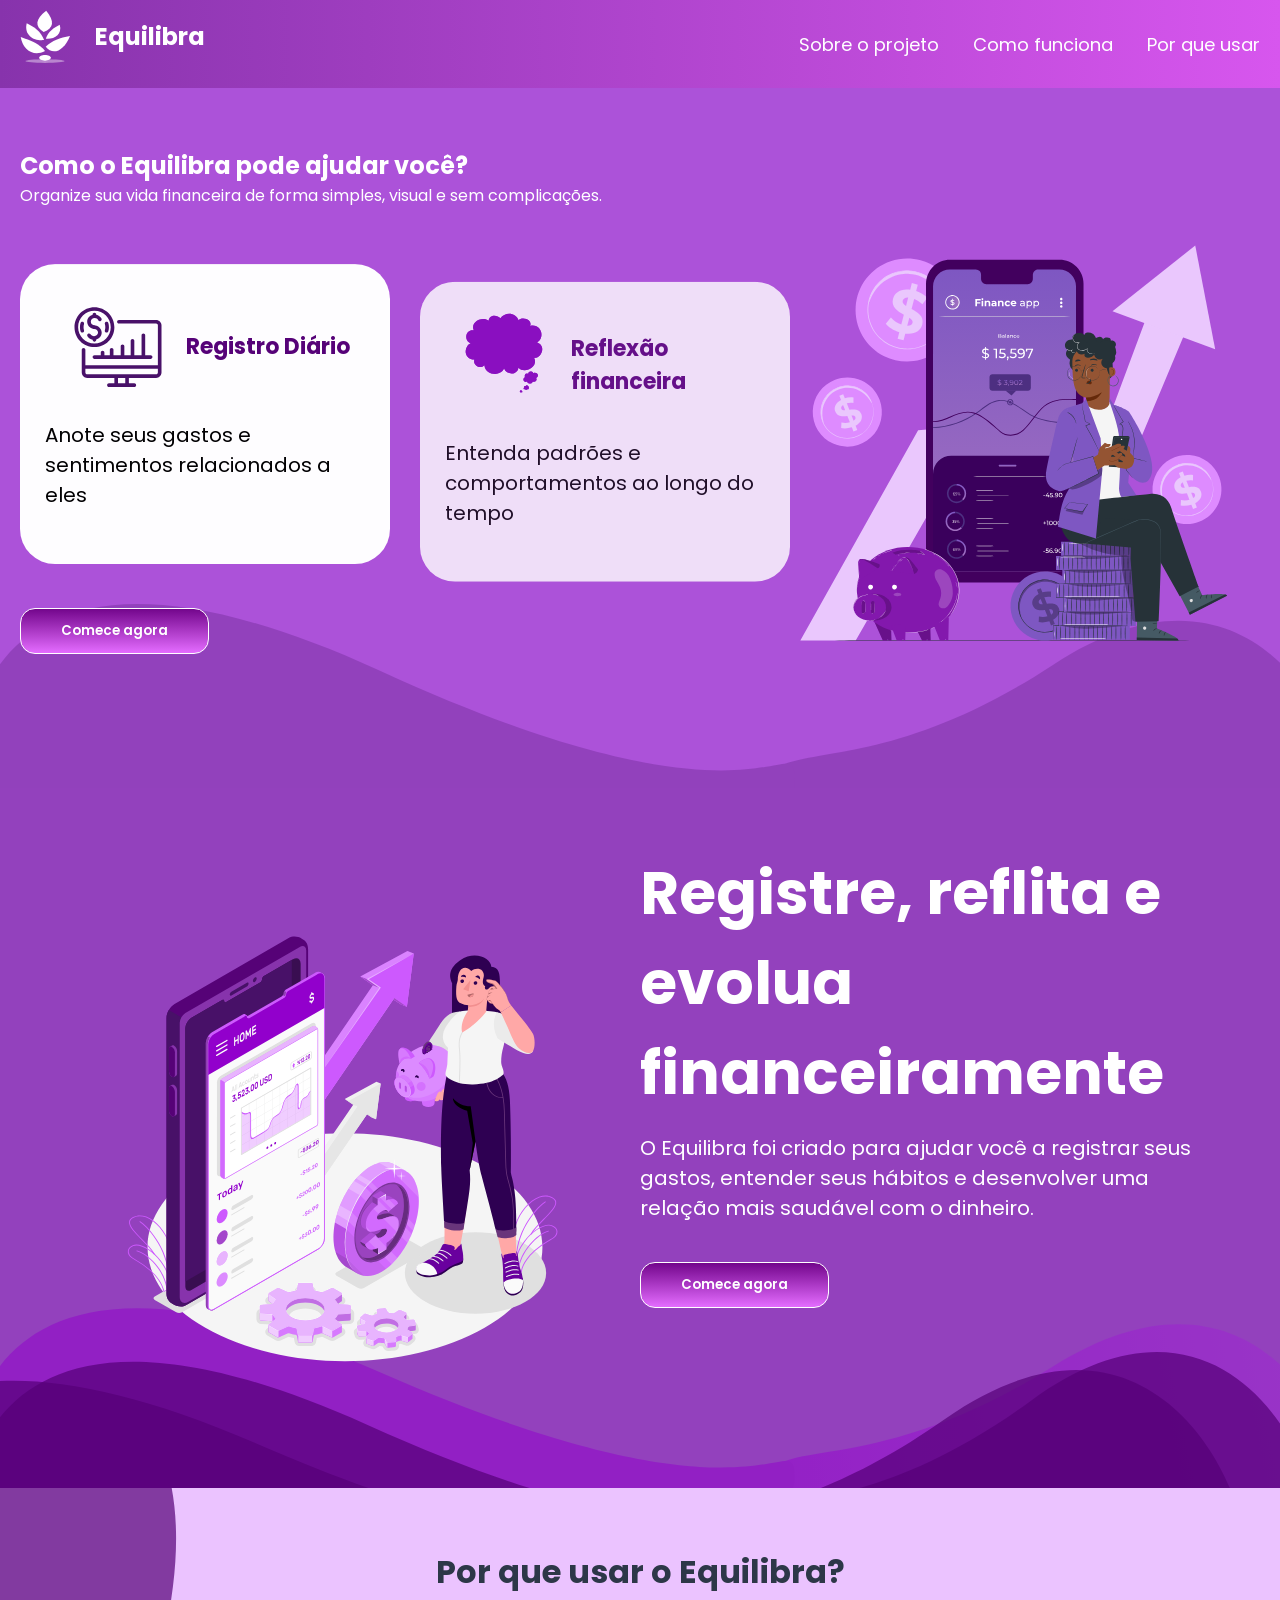
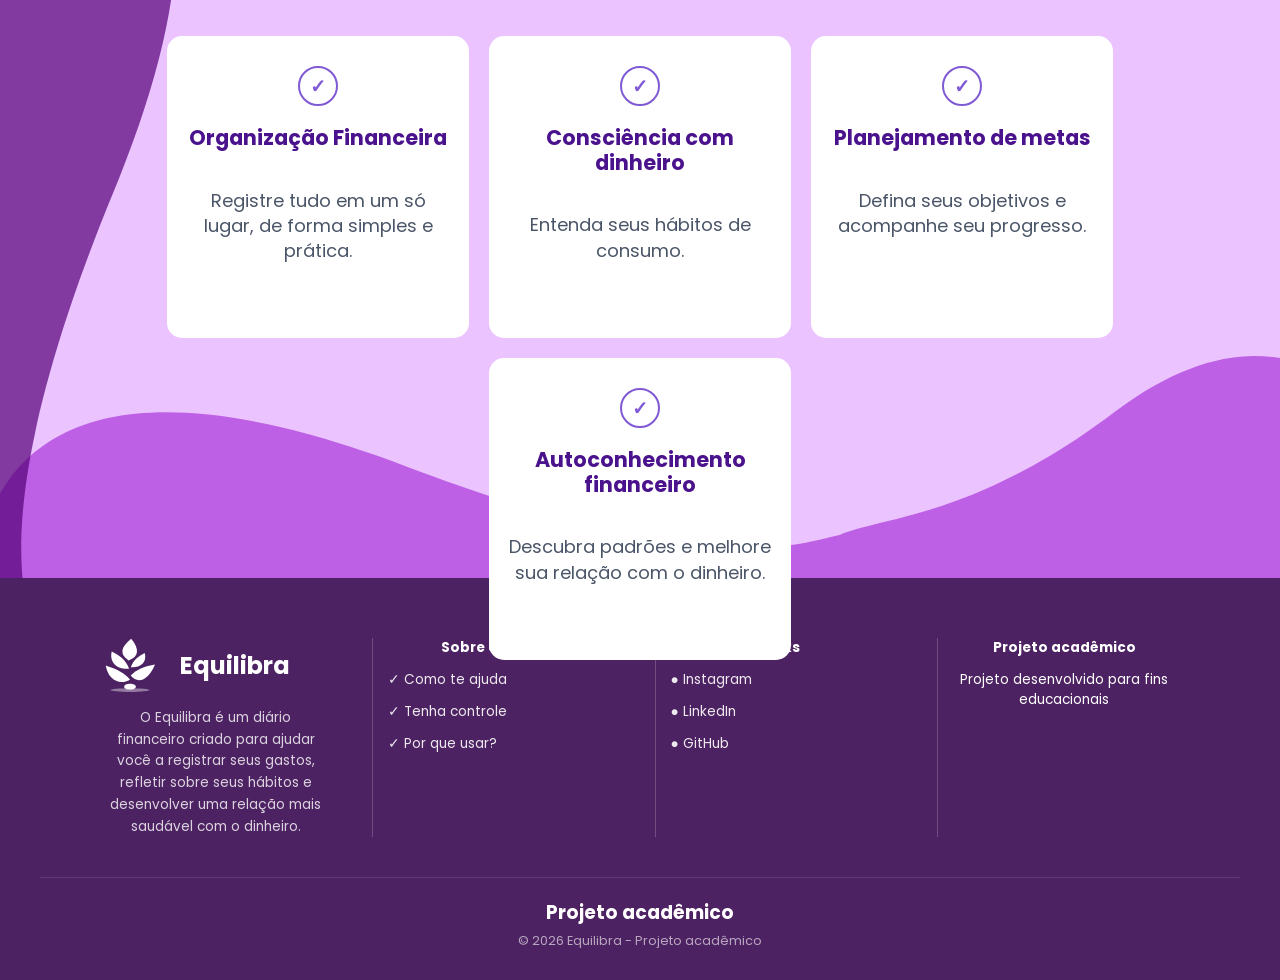
==== commit 4abde41c: "link instagram ld" ====
--- a/index.html
+++ b/index.html
@@ -145,7 +145,7 @@
           <div class="footer-col">
             <h4>Links</h4>
             <ul>
-              <li><a href="#">● Instagram </a></li>
+              <li><a href="https://www.instagram.com/diario_equilibra/">● Instagram </a></li>
               <li><a href="#">● LinkedIn </a></li>
               <li>
                 <a href="https://github.com/daniel-prlima/Equilibra.git"
